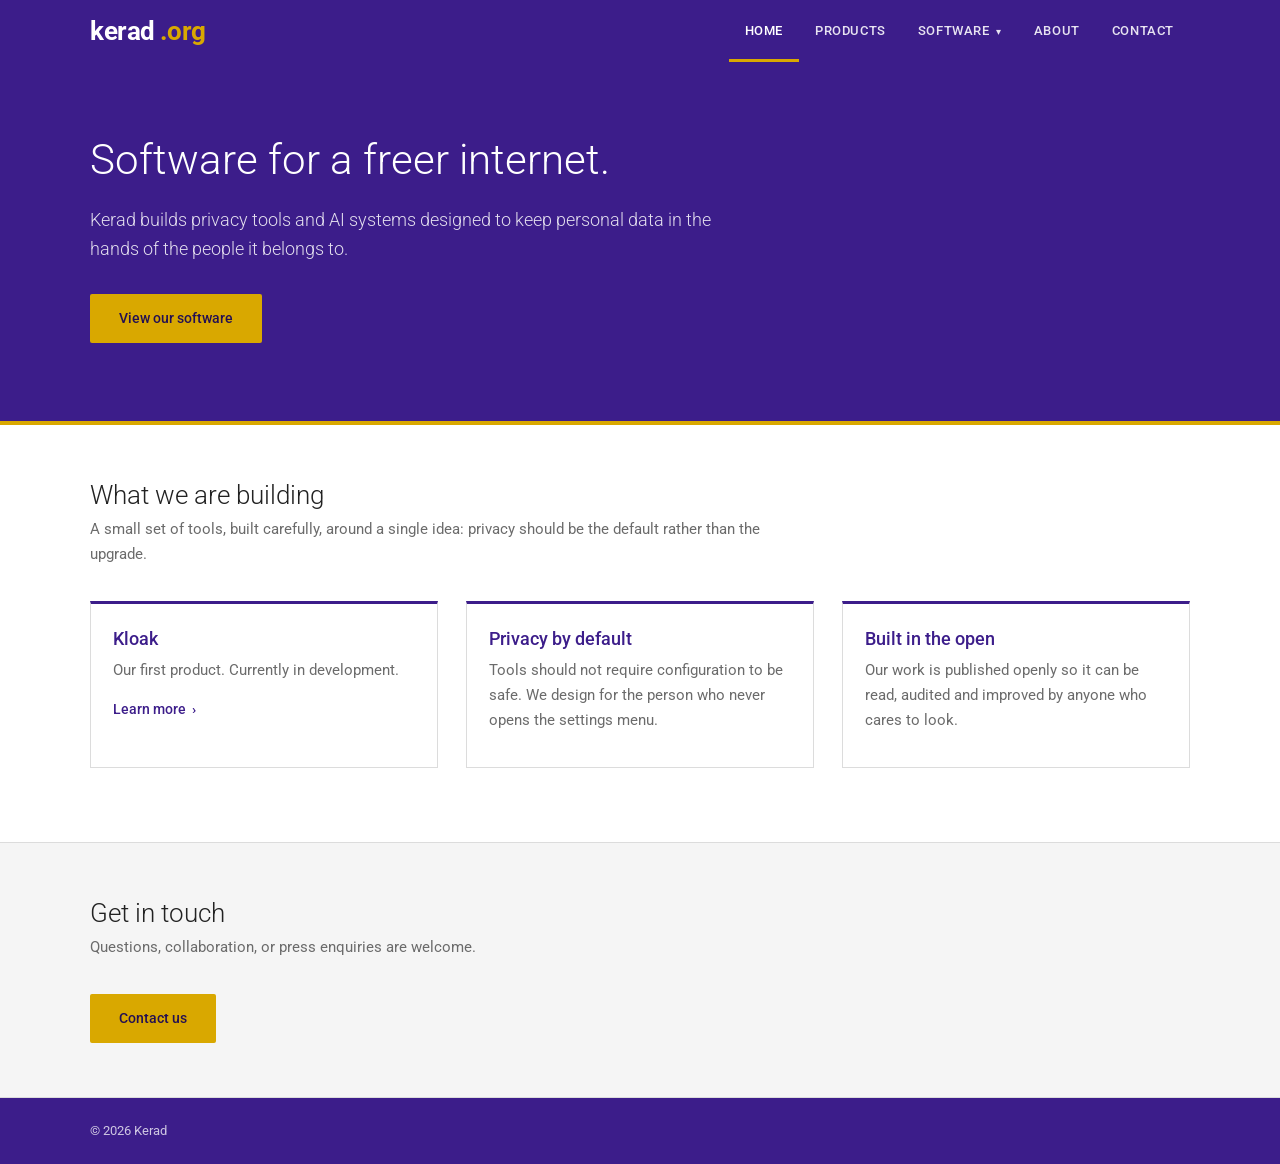
==== index.html @ a0fcc5a9 "added site files" ====
<!DOCTYPE html>
<html lang="en">
<head>
<meta charset="utf-8">
<meta name="viewport" content="width=device-width, initial-scale=1">
<title>Kerad</title>
<meta name="description" content="Kerad builds privacy tools and AI systems that keep personal data in the hands of the people it belongs to.">
<link href="https://fonts.googleapis.com/css2?family=Roboto:wght@300;400;500;700&display=swap" rel="stylesheet">
<link rel="stylesheet" href="/style.css">
</head>
<body>

<header class="site-header">
  <div class="container header-inner">
    <a class="logo" href="/"><span class="logo-name">kerad</span><span class="logo-tld">.org</span></a>
    <nav>
      <ul class="nav">
        <li class="active"><a href="/">Home</a></li>
        <li><a href="/products.html">Products</a></li>
        <li class="has-dropdown">
          <span class="nav-link" tabindex="0">Software <span class="caret">&#9662;</span></span>
          <ul class="dropdown-menu">
            <li><a href="/kloak/">Kloak</a></li>
          </ul>
        </li>
        <li><a href="/about.html">About</a></li>
        <li><a href="/contact.html">Contact</a></li>
      </ul>
    </nav>
  </div>
</header>

<section class="hero">
  <div class="container">
    <h1>Software for a freer internet.</h1>
    <p>Kerad builds privacy tools and AI systems designed to keep personal data in the hands of the people it belongs to.</p>
    <a class="btn btn-primary" href="/products.html">View our software</a>
  </div>
</section>

<section class="section">
  <div class="container">
    <h2 class="section-title">What we are building</h2>
    <p class="section-intro">A small set of tools, built carefully, around a single idea: privacy should be the default rather than the upgrade.</p>

    <div class="cols">

      <div class="col">
        <div class="card">
          <h3>Kloak</h3>
          <!-- Replace this description once Kloak is further along. -->
          <p>Our first product. Currently in development.</p>
          <a class="more" href="/kloak/">Learn more <span class="chev">&rsaquo;</span></a>
        </div>
      </div>

      <div class="col">
        <div class="card">
          <h3>Privacy by default</h3>
          <p>Tools should not require configuration to be safe. We design for the person who never opens the settings menu.</p>
        </div>
      </div>

      <div class="col">
        <div class="card">
          <h3>Built in the open</h3>
          <p>Our work is published openly so it can be read, audited and improved by anyone who cares to look.</p>
        </div>
      </div>

    </div>
  </div>
</section>

<section class="section section-grey">
  <div class="container">
    <h2 class="section-title">Get in touch</h2>
    <p class="section-intro">Questions, collaboration, or press enquiries are welcome.</p>
    <a class="btn btn-primary" href="/contact.html">Contact us</a>
  </div>
</section>

<footer class="site-footer">
  <div class="container">
    &copy; 2026 Kerad
  </div>
</footer>

</body>
</html>
---- style.css ----
/* ==========================================================================
   kerad.org — stylesheet
   Edit the variables below to change colours site-wide.
   ========================================================================== */

:root {
  --purple:      #3c1d8a;   /* logo background / top bar */
  --purple-dark: #2c1468;   /* nav hover */
  --purple-tint: #f5f2fc;   /* very light purple backgrounds */
  --gold:        #d9a800;   /* accent */
  --gold-dark:   #bf9400;
  --text:        #333333;
  --muted:       #6b6b6b;
  --border:      #dcdcdc;
  --bg-grey:     #f5f5f5;
}

* { box-sizing: border-box; }

html, body { margin: 0; padding: 0; }

body {
  font-family: "Roboto", "Helvetica Neue", Arial, sans-serif;
  font-size: 15px;
  line-height: 1.65;
  color: var(--text);
  background: #ffffff;
  -webkit-font-smoothing: antialiased;
}

a { color: var(--purple); text-decoration: none; }
a:hover { text-decoration: underline; }

h1, h2, h3, h4 {
  margin: 0 0 14px;
  color: #222222;
  font-weight: 400;
  line-height: 1.25;
}
h2 { font-size: 26px; }
h3 { font-size: 18px; font-weight: 500; }
p  { margin: 0 0 16px; }

.container {
  max-width: 1140px;
  margin: 0 auto;
  padding: 0 20px;
}

/* --------------------------------------------------------------------------
   Header + navigation
   -------------------------------------------------------------------------- */

.site-header { background: var(--purple); }

.header-inner {
  display: flex;
  align-items: center;
  justify-content: space-between;
  height: 62px;
}

/* Logo — recreated in text so it always matches the bar behind it */
.logo {
  font-size: 26px;
  font-weight: 700;
  letter-spacing: -0.5px;
  text-decoration: none;
  line-height: 1;
}
.logo:hover { text-decoration: none; }
.logo-name { color: #ffffff; }
.logo-tld  { color: var(--gold); margin-left: 5px; }

.nav {
  list-style: none;
  display: flex;
  margin: 0;
  padding: 0;
}
.nav > li { position: relative; }

.nav > li > a,
.nav > li > .nav-link {
  display: block;
  padding: 0 16px;
  line-height: 62px;
  color: rgba(255, 255, 255, 0.88);
  font-size: 13px;
  font-weight: 500;
  text-transform: uppercase;
  letter-spacing: 0.6px;
  text-decoration: none;
  cursor: pointer;
  transition: background-color 0.15s ease, color 0.15s ease;
}

.nav > li > a:hover,
.nav > li > .nav-link:hover,
.nav > li:focus-within > .nav-link {
  background: var(--purple-dark);
  color: #ffffff;
  text-decoration: none;
}

.nav > li.active > a {
  color: #ffffff;
  box-shadow: inset 0 -3px 0 var(--gold);
}

.caret { font-size: 10px; margin-left: 3px; }

/* Dropdown */
.dropdown-menu {
  position: absolute;
  top: 100%;
  left: 0;
  min-width: 180px;
  margin: 0;
  padding: 4px 0;
  list-style: none;
  background: #ffffff;
  border: 1px solid var(--border);
  box-shadow: 0 2px 4px rgba(0, 0, 0, 0.15);
  display: none;
  z-index: 20;
}
.has-dropdown:hover .dropdown-menu,
.has-dropdown:focus-within .dropdown-menu { display: block; }

.dropdown-menu a {
  display: block;
  padding: 9px 16px;
  color: var(--text);
  font-size: 14px;
  text-decoration: none;
}
.dropdown-menu a:hover {
  background: var(--purple-tint);
  color: var(--purple);
  text-decoration: none;
}

/* --------------------------------------------------------------------------
   Hero (home page only)
   -------------------------------------------------------------------------- */

.hero {
  background: var(--purple);
  color: #ffffff;
  padding: 72px 0 78px;
  border-bottom: 4px solid var(--gold);
}
.hero h1 {
  color: #ffffff;
  font-size: 42px;
  font-weight: 300;
  margin: 0 0 18px;
}
.hero p {
  font-size: 18px;
  font-weight: 300;
  color: rgba(255, 255, 255, 0.85);
  max-width: 640px;
  margin: 0 0 30px;
}

/* --------------------------------------------------------------------------
   Buttons
   -------------------------------------------------------------------------- */

.btn {
  display: inline-block;
  padding: 12px 28px;
  font-size: 14px;
  font-weight: 500;
  border-radius: 2px;
  border: 1px solid transparent;
  cursor: pointer;
  text-decoration: none;
  transition: background-color 0.15s ease, border-color 0.15s ease;
}
.btn:hover { text-decoration: none; }

.btn-primary { background: var(--gold); color: #241052; }
.btn-primary:hover { background: var(--gold-dark); }

.btn-outline {
  background: transparent;
  border-color: rgba(255, 255, 255, 0.55);
  color: #ffffff;
}
.btn-outline:hover { background: rgba(255, 255, 255, 0.12); }

/* --------------------------------------------------------------------------
   Page head (inner pages)
   -------------------------------------------------------------------------- */

.page-head {
  background: var(--bg-grey);
  border-bottom: 1px solid var(--border);
  padding: 34px 0;
}
.page-head h1 {
  color: var(--purple);
  font-size: 32px;
  font-weight: 300;
  margin: 0;
}

.breadcrumb {
  font-size: 13px;
  color: var(--muted);
  padding: 12px 0;
  border-bottom: 1px solid #eeeeee;
}
.breadcrumb a { color: var(--muted); }
.breadcrumb a:hover { color: var(--purple); }
.breadcrumb .sep { margin: 0 7px; color: #bbbbbb; }

/* --------------------------------------------------------------------------
   Sections
   -------------------------------------------------------------------------- */

.section { padding: 54px 0; }
.section-grey {
  background: var(--bg-grey);
  border-top: 1px solid var(--border);
  border-bottom: 1px solid var(--border);
}

.section-title {
  font-size: 26px;
  font-weight: 300;
  color: #222222;
  margin: 0 0 6px;
}
.section-intro {
  color: var(--muted);
  max-width: 680px;
  margin: 0 0 34px;
}

/* Three-column feature row */
.cols {
  display: flex;
  flex-wrap: wrap;
  margin: 0 -14px;
}
.col {
  flex: 1 1 300px;
  padding: 0 14px;
  margin-bottom: 20px;
}

.card {
  border: 1px solid var(--border);
  border-top: 3px solid var(--purple);
  background: #ffffff;
  padding: 24px 22px 20px;
  height: 100%;
}
.card h3 { margin-bottom: 8px; color: var(--purple); }
.card p  { color: var(--muted); margin-bottom: 14px; }

.more { font-size: 14px; font-weight: 500; }
.more .chev { margin-left: 3px; }

/* Status label */
.status {
  display: inline-block;
  font-size: 11px;
  font-weight: 500;
  text-transform: uppercase;
  letter-spacing: 0.7px;
  color: #241052;
  background: var(--gold);
  padding: 3px 9px;
  border-radius: 2px;
  vertical-align: middle;
  margin-left: 8px;
}

/* Product listing row */
.product-row {
  display: flex;
  flex-wrap: wrap;
  border: 1px solid var(--border);
  border-left: 3px solid var(--gold);
  padding: 26px 24px;
  margin-bottom: 18px;
}
.product-row .product-main { flex: 1 1 420px; padding-right: 24px; }
.product-row h3 { margin-bottom: 6px; }
.product-row p  { color: var(--muted); margin-bottom: 0; }
.product-row .product-action {
  flex: 0 0 auto;
  display: flex;
  align-items: center;
  padding-top: 10px;
}

/* --------------------------------------------------------------------------
   Coming soon block
   -------------------------------------------------------------------------- */

.coming-soon {
  text-align: center;
  padding: 70px 20px 76px;
}
.coming-soon h2 {
  font-size: 34px;
  font-weight: 300;
  color: var(--purple);
  margin-bottom: 10px;
}
.coming-soon .rule {
  width: 60px;
  height: 3px;
  background: var(--gold);
  margin: 18px auto 22px;
}
.coming-soon p {
  color: var(--muted);
  max-width: 540px;
  margin: 0 auto 16px;
}

/* --------------------------------------------------------------------------
   Contact
   -------------------------------------------------------------------------- */

.contact-grid {
  display: flex;
  flex-wrap: wrap;
  margin: 0 -18px;
}
.contact-form-col  { flex: 1 1 540px; padding: 0 18px; }
.contact-info-col  { flex: 1 1 280px; padding: 0 18px; }

.form-group { margin-bottom: 16px; }
.form-group label {
  display: block;
  font-size: 13px;
  font-weight: 500;
  color: #444444;
  margin-bottom: 5px;
}
.form-group input,
.form-group textarea {
  width: 100%;
  padding: 9px 11px;
  font-family: inherit;
  font-size: 15px;
  color: var(--text);
  border: 1px solid #c4c4c4;
  border-radius: 2px;
  background: #ffffff;
}
.form-group input:focus,
.form-group textarea:focus {
  outline: none;
  border-color: var(--purple);
}
.form-group textarea { min-height: 150px; resize: vertical; }

.info-box {
  background: var(--purple-tint);
  border: 1px solid #e0d9f3;
  padding: 22px;
}
.info-box h3 { color: var(--purple); margin-bottom: 10px; }
.info-box p  { color: var(--muted); margin-bottom: 10px; }
.info-box .email { font-size: 16px; font-weight: 500; }

/* --------------------------------------------------------------------------
   Footer
   -------------------------------------------------------------------------- */

.site-footer {
  background: var(--purple);
  color: rgba(255, 255, 255, 0.75);
  padding: 22px 0;
  margin-top: 0;
  font-size: 13px;
}

/* --------------------------------------------------------------------------
   Small screens
   -------------------------------------------------------------------------- */

@media (max-width: 860px) {
  .header-inner {
    flex-direction: column;
    height: auto;
    padding-top: 14px;
    padding-bottom: 6px;
  }
  .nav { flex-wrap: wrap; justify-content: center; }
  .nav > li > a,
  .nav > li > .nav-link { line-height: 42px; padding: 0 12px; }

  .dropdown-menu {
    position: static;
    display: block;
    border: none;
    box-shadow: none;
    background: transparent;
    padding: 0 0 6px;
    min-width: 0;
  }
  .dropdown-menu a {
    color: rgba(255, 255, 255, 0.8);
    font-size: 13px;
    padding: 4px 12px;
    text-align: center;
  }
  .dropdown-menu a:hover { background: transparent; color: #ffffff; }

  .hero { padding: 48px 0 52px; }
  .hero h1 { font-size: 32px; }
  .hero p  { font-size: 16px; }

  .product-row .product-main { padding-right: 0; margin-bottom: 14px; }
}
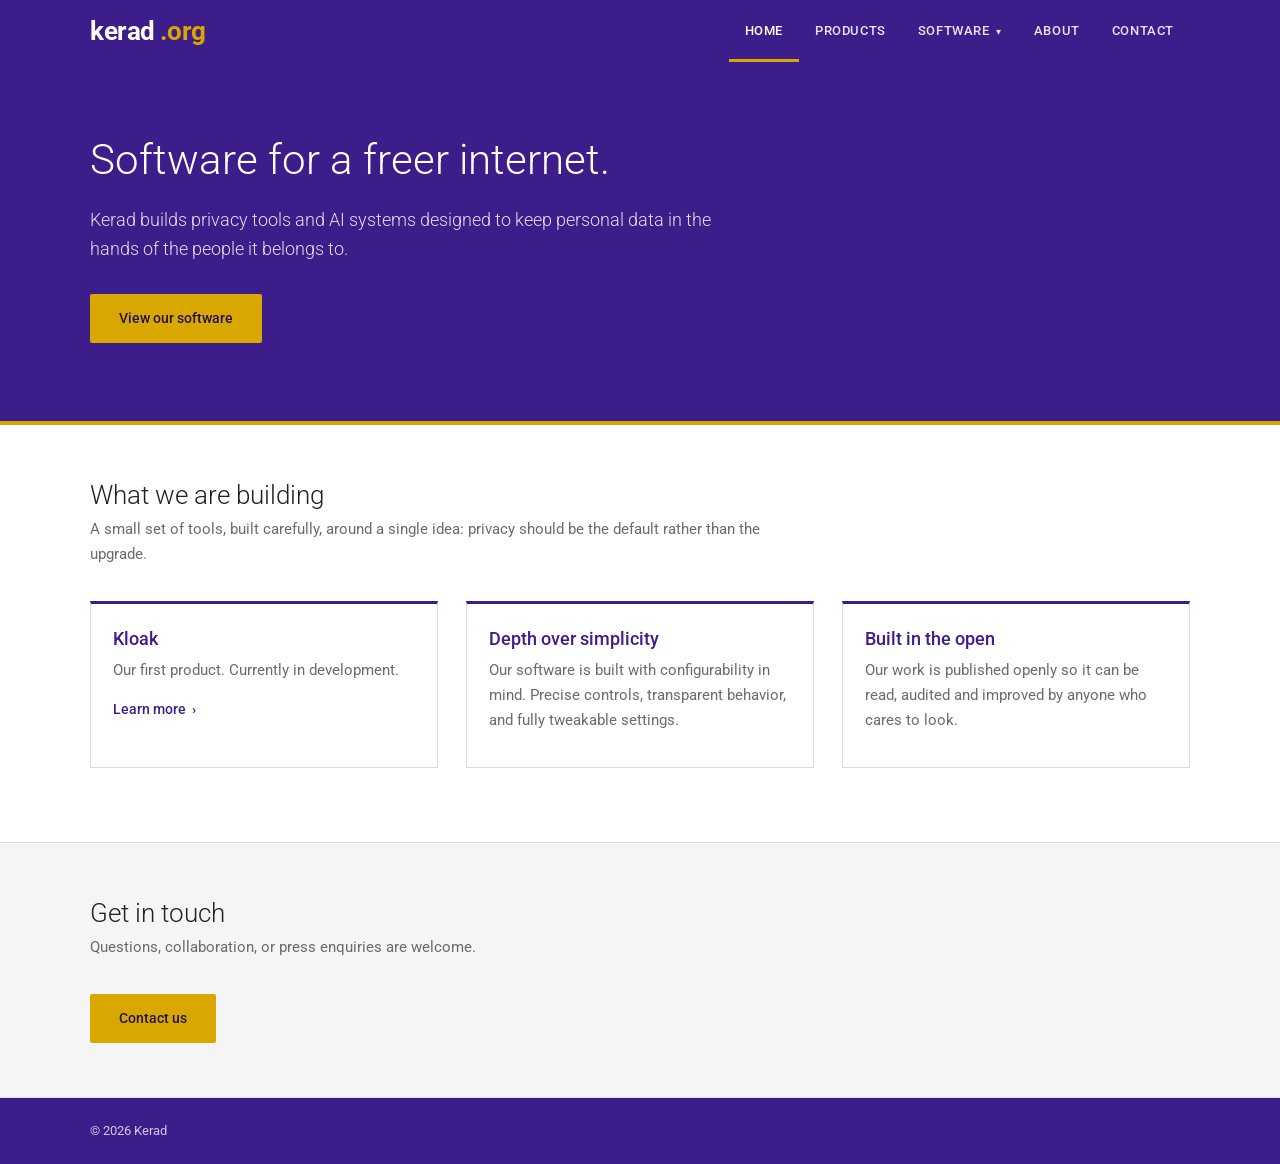
==== commit 3c078a79: "fixed index" ====
--- a/index.html
+++ b/index.html
@@ -5,6 +5,10 @@
 <meta name="viewport" content="width=device-width, initial-scale=1">
 <title>Kerad</title>
 <meta name="description" content="Kerad builds privacy tools and AI systems that keep personal data in the hands of the people it belongs to.">
+<link rel="icon" href="/favicon.ico" sizes="any">
+<link rel="icon" type="image/png" sizes="32x32" href="/favicons/favicon-32x32.png">
+<link rel="icon" type="image/png" sizes="16x16" href="/favicons/favicon-16x16.png">
+<link rel="apple-touch-icon" href="/favicons/apple-touch-icon.png">
 <link href="https://fonts.googleapis.com/css2?family=Roboto:wght@300;400;500;700&display=swap" rel="stylesheet">
 <link rel="stylesheet" href="/style.css">
 </head>
@@ -56,8 +60,8 @@
 
       <div class="col">
         <div class="card">
-          <h3>Privacy by default</h3>
-          <p>Tools should not require configuration to be safe. We design for the person who never opens the settings menu.</p>
+          <h3>Depth over simplicity</h3>
+          <p>Our software is built with configurability in mind. Precise controls, transparent behavior, and fully tweakable settings.</p>
         </div>
       </div>
 
--- a/style.css
+++ b/style.css
@@ -17,9 +17,12 @@
 
 * { box-sizing: border-box; }
 
-html, body { margin: 0; padding: 0; }
+html, body { margin: 0; padding: 0; height: 100%; }
 
 body {
+  display: flex;
+  flex-direction: column;
+  min-height: 100vh;
   font-family: "Roboto", "Helvetica Neue", Arial, sans-serif;
   font-size: 15px;
   line-height: 1.65;
@@ -381,7 +384,7 @@
   background: var(--purple);
   color: rgba(255, 255, 255, 0.75);
   padding: 22px 0;
-  margin-top: 0;
+  margin-top: auto;
   font-size: 13px;
 }
 
